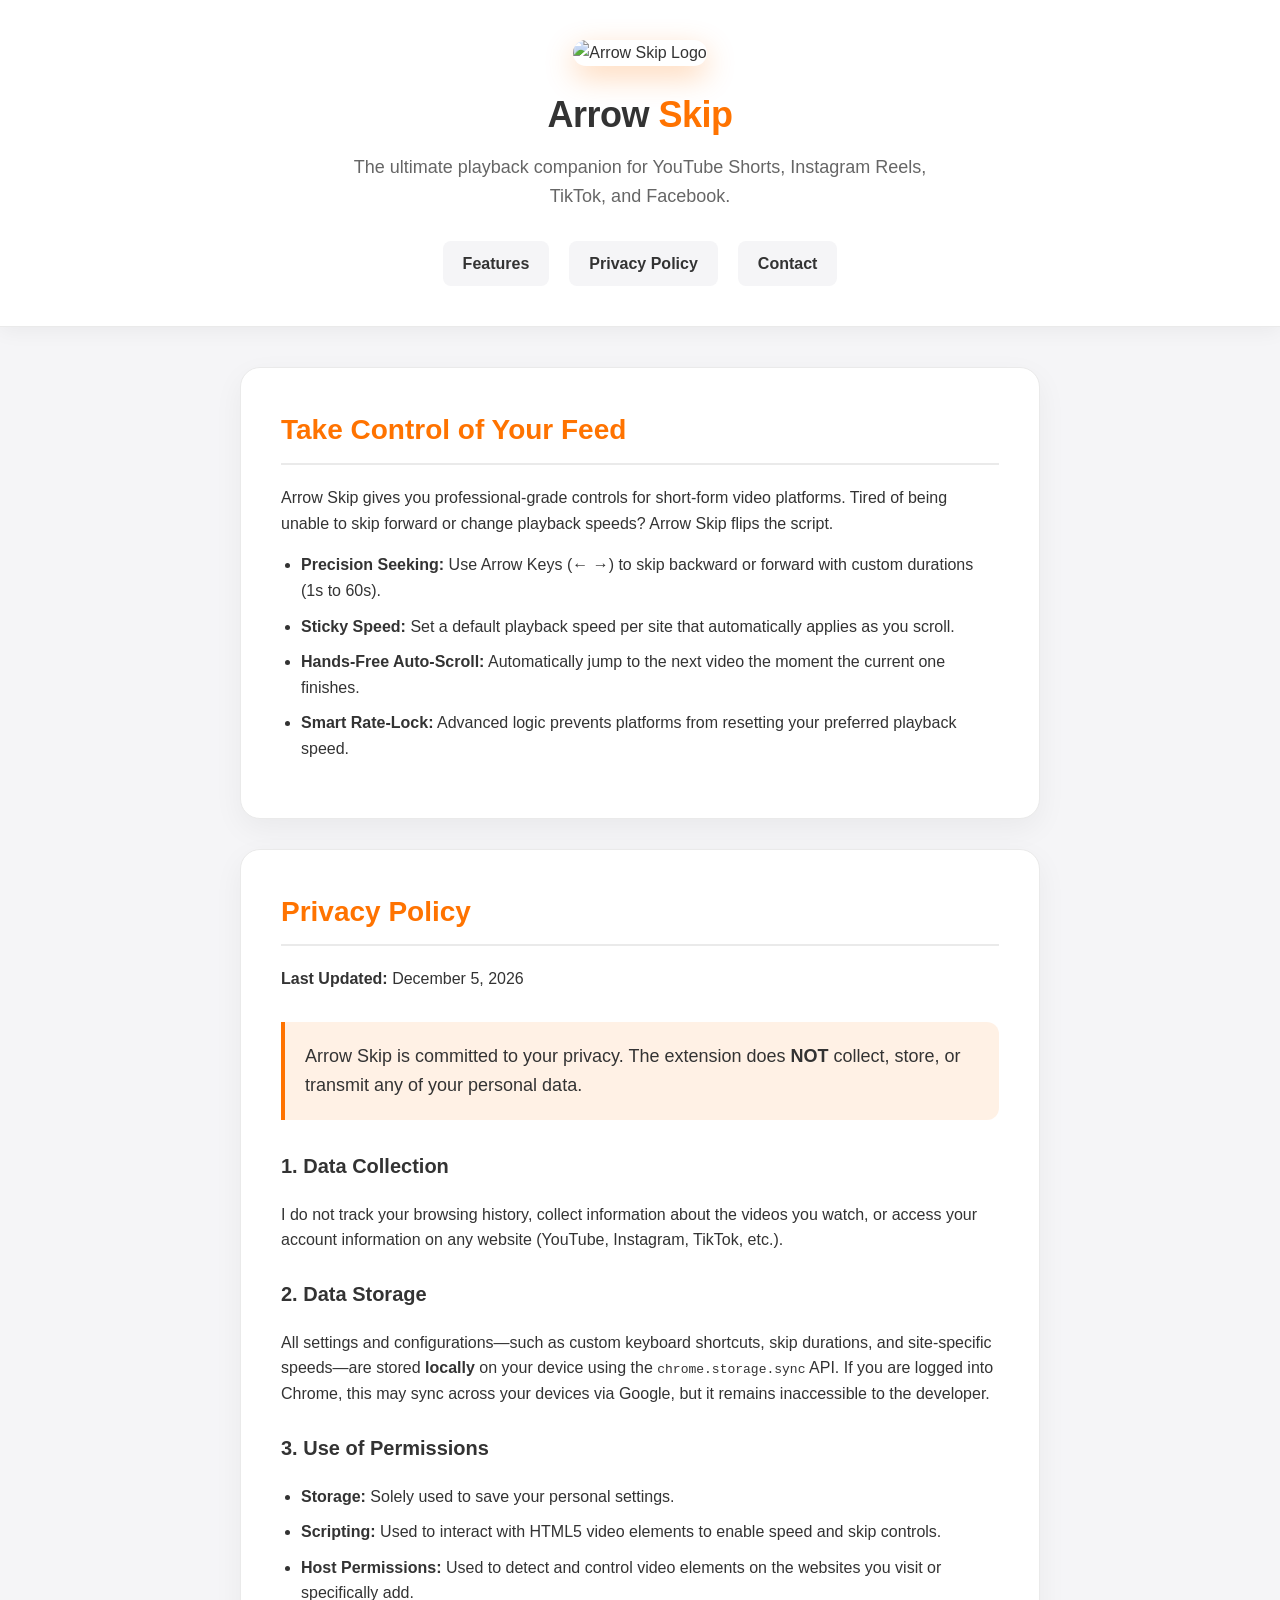
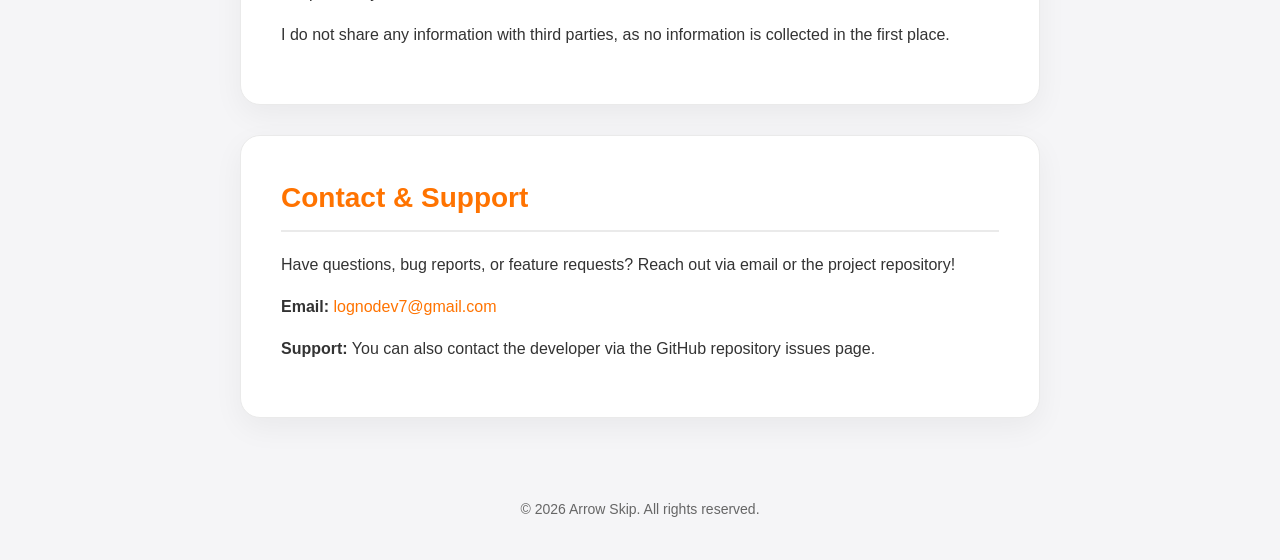
==== index.html @ 634c3ca0 "Add files via upload" ====
<!DOCTYPE html>
<html lang="en">
<head>
    <meta charset="UTF-8">
    <meta name="viewport" content="width=device-width, initial-scale=1.0">
    <title>Arrow Skip - Privacy Policy</title>

    <link rel="icon" type="image/png" href="images/icon128.png">

    <style>
        :root {
            --bg-color: #f5f5f7;
            --text-color: #333333;
            --text-muted: #666666;
            --card-bg: #ffffff;
            --accent-color: #ff7300;
            --accent-hover: #e66800;
            --border-color: #eaeaea;
        }

        @media (prefers-color-scheme: dark) {
            :root {
                --bg-color: #1e1e1e;
                --text-color: #e0e0e0;
                --text-muted: #999999;
                --card-bg: #2c2c2e;
                --border-color: #3a3a3c;
            }
        }

        body {
            font-family: -apple-system, BlinkMacSystemFont, 'Segoe UI', Roboto, Helvetica, Arial, sans-serif;
            margin: 0;
            padding: 0;
            background-color: var(--bg-color);
            color: var(--text-color);
            line-height: 1.6;
        }

        header {
            background: var(--card-bg);
            padding: 40px 20px;
            text-align: center;
            border-bottom: 1px solid var(--border-color);
            box-shadow: 0 4px 20px rgba(0, 0, 0, 0.05);
        }

        .logo-container {
            margin-bottom: 20px;
        }

        .logo-container img {
            width: 128px;
            height: 128px;
            border-radius: 24px;
            box-shadow: 0 10px 30px rgba(255, 115, 0, 0.3);
            transition: transform 0.3s ease;
        }

        .logo-container img:hover {
            transform: scale(1.05) translateY(-5px);
        }

        h1 {
            margin: 0;
            font-size: 36px;
            font-weight: 800;
            letter-spacing: -0.5px;
        }

        h1 span {
            color: var(--accent-color);
        }

        p.subtitle {
            font-size: 18px;
            color: var(--text-muted);
            margin-top: 10px;
            max-width: 600px;
            margin-left: auto;
            margin-right: auto;
        }

        nav {
            margin-top: 30px;
            display: flex;
            justify-content: center;
            gap: 20px;
        }

        nav a {
            color: var(--text-color);
            text-decoration: none;
            font-weight: 600;
            padding: 10px 20px;
            border-radius: 8px;
            background: var(--bg-color);
            transition: all 0.2s ease;
        }

        nav a:hover {
            background: var(--accent-color);
            color: white;
            box-shadow: 0 4px 12px rgba(255, 115, 0, 0.3);
        }

        .container {
            max-width: 800px;
            margin: 40px auto;
            padding: 0 20px;
        }

        section {
            background: var(--card-bg);
            padding: 40px;
            border-radius: 20px;
            margin-bottom: 30px;
            box-shadow: 0 10px 30px rgba(0, 0, 0, 0.05);
            border: 1px solid var(--border-color);
        }

        h2 {
            margin-top: 0;
            color: var(--accent-color);
            font-size: 28px;
            border-bottom: 2px solid var(--border-color);
            padding-bottom: 10px;
            margin-bottom: 20px;
        }

        h3 {
            color: var(--text-color);
            font-size: 20px;
            margin-top: 25px;
        }

        p {
            margin-bottom: 16px;
        }

        .highlight-box {
            background: rgba(255, 115, 0, 0.1);
            border-left: 4px solid var(--accent-color);
            padding: 20px;
            border-radius: 0 12px 12px 0;
            margin: 30px 0;
            font-size: 18px;
            font-weight: 500;
        }

        ul {
            padding-left: 20px;
        }

        li {
            margin-bottom: 10px;
        }

        footer {
            text-align: center;
            padding: 40px 20px;
            color: var(--text-muted);
            font-size: 14px;
        }
    </style>
</head>
<body>

    <header>
        <div class="logo-container">
            <img src="images/icon128.png" alt="Arrow Skip Logo">
        </div>
        <h1>Arrow <span>Skip</span></h1>
        <p class="subtitle">The ultimate playback companion for YouTube Shorts, Instagram Reels, TikTok, and Facebook.</p>
        <nav>
            <a href="#about">Features</a>
            <a href="#privacy">Privacy Policy</a>
            <a href="#contact">Contact</a>
        </nav>
    </header>

    <div class="container">
        
        <section id="about">
            <h2>Take Control of Your Feed</h2>
            <p>Arrow Skip gives you professional-grade controls for short-form video platforms. Tired of being unable to skip forward or change playback speeds? Arrow Skip flips the script.</p>
            
            <ul>
                <li><strong>Precision Seeking:</strong> Use Arrow Keys (← →) to skip backward or forward with custom durations (1s to 60s).</li>
                <li><strong>Sticky Speed:</strong> Set a default playback speed per site that automatically applies as you scroll.</li>
                <li><strong>Hands-Free Auto-Scroll:</strong> Automatically jump to the next video the moment the current one finishes.</li>
                <li><strong>Smart Rate-Lock:</strong> Advanced logic prevents platforms from resetting your preferred playback speed.</li>
            </ul>
        </section>

        <section id="privacy">
            <h2>Privacy Policy</h2>
            <p><strong>Last Updated:</strong> <span id="current-date">April 30, 2026</span></p>
            
            <div class="highlight-box">
                Arrow Skip is committed to your privacy. The extension does <strong>NOT</strong> collect, store, or transmit any of your personal data.
            </div>

            <h3>1. Data Collection</h3>
            <p>I do not track your browsing history, collect information about the videos you watch, or access your account information on any website (YouTube, Instagram, TikTok, etc.).</p>
            
            <h3>2. Data Storage</h3>
            <p>All settings and configurations—such as custom keyboard shortcuts, skip durations, and site-specific speeds—are stored <strong>locally</strong> on your device using the <code>chrome.storage.sync</code> API. If you are logged into Chrome, this may sync across your devices via Google, but it remains inaccessible to the developer.</p>

            <h3>3. Use of Permissions</h3>
            <ul>
                <li><strong>Storage:</strong> Solely used to save your personal settings.</li>
                <li><strong>Scripting:</strong> Used to interact with HTML5 video elements to enable speed and skip controls.</li>
                <li><strong>Host Permissions:</strong> Used to detect and control video elements on the websites you visit or specifically add.</li>
            </ul>

            <p>I do not share any information with third parties, as no information is collected in the first place.</p>
        </section>

        <section id="contact">
            <h2>Contact & Support</h2>
            <p>Have questions, bug reports, or feature requests? Reach out via email or the project repository!</p>
            <p><strong>Email:</strong> <a href="mailto:lognodev7@gmail.com" style="color: var(--accent-color); text-decoration: none;">lognodev7@gmail.com</a></p>
            <p><strong>Support:</strong> You can also contact the developer via the GitHub repository issues page.</p>
        </section>

    </div>

    <footer>
        &copy; 2026 Arrow Skip. All rights reserved.
    </footer>

    <script>
        // Auto-fill the current date for the privacy policy
        const dateOptions = { year: 'numeric', month: 'long', day: 'numeric' };
        document.getElementById('current-date').textContent = new Date().toLocaleDateString('en-US', dateOptions);
    </script>
</body>
</html>
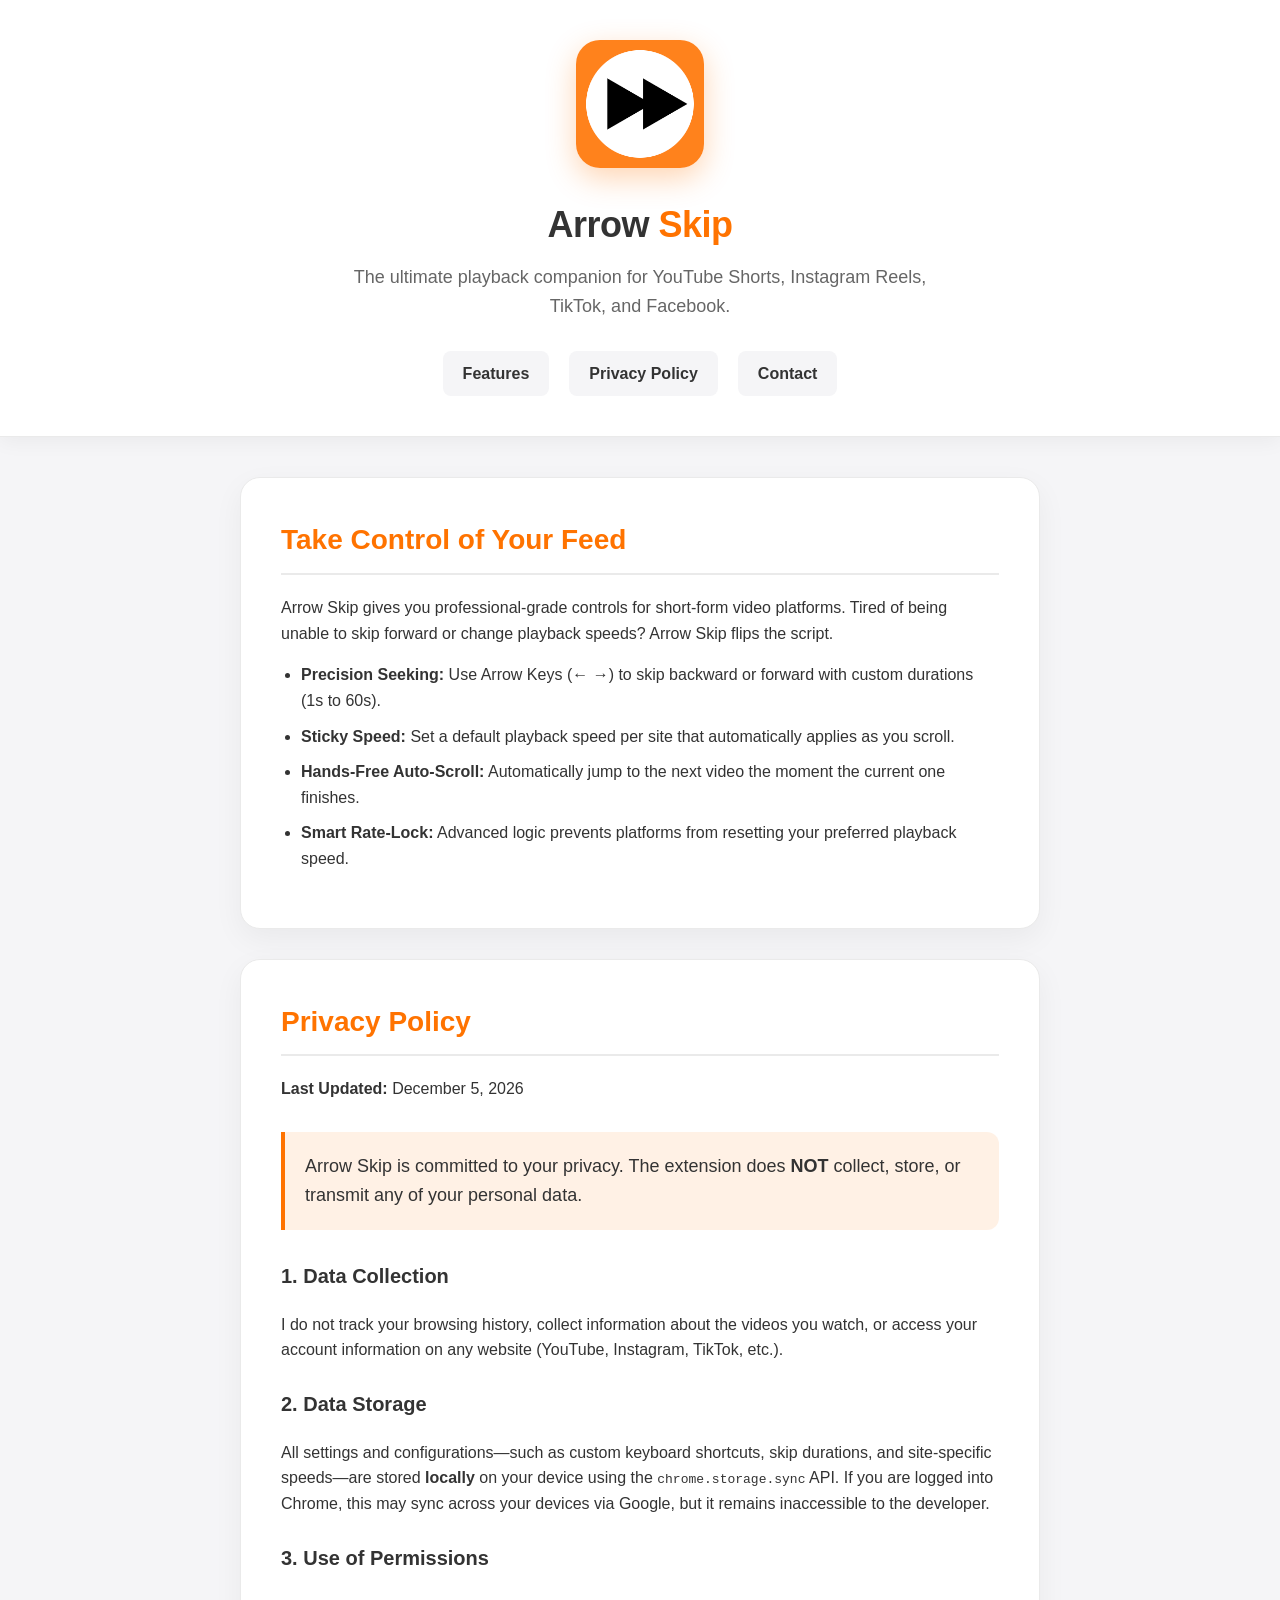
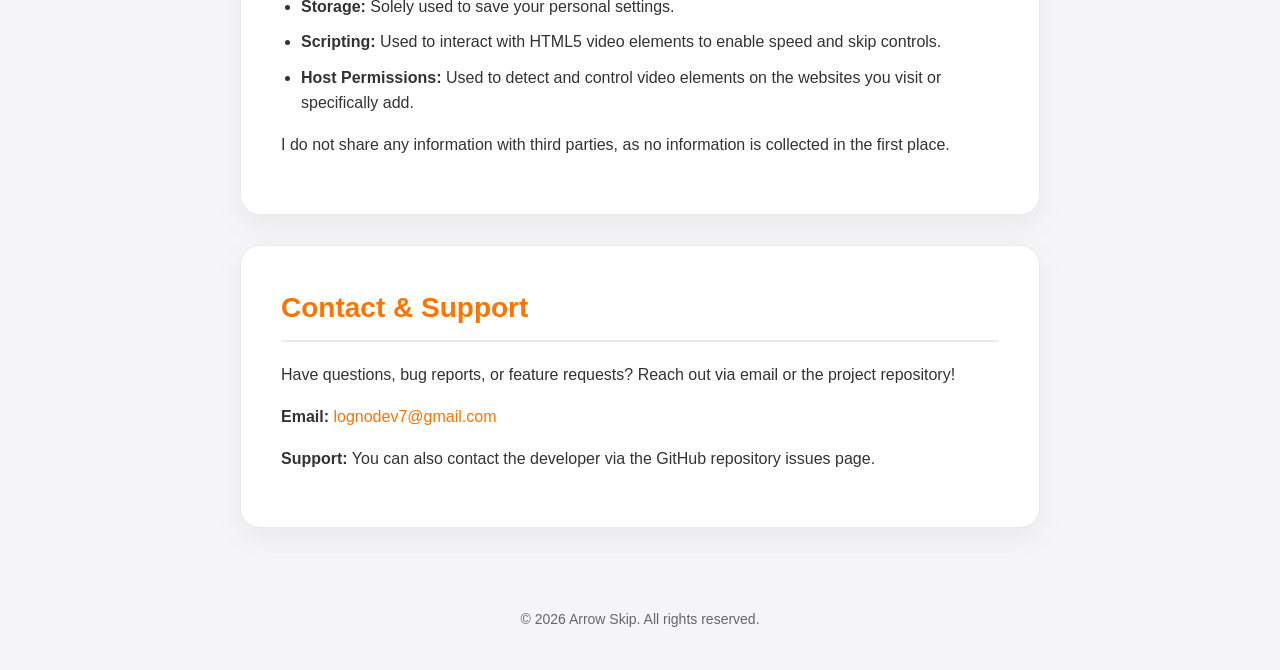
==== commit 4141abd8: "Update index.html" ====
--- a/index.html
+++ b/index.html
@@ -5,7 +5,7 @@
     <meta name="viewport" content="width=device-width, initial-scale=1.0">
     <title>Arrow Skip - Privacy Policy</title>
 
-    <link rel="icon" type="image/png" href="images/icon128.png">
+    <link rel="icon" type="icon.png" href="icon.png">
 
     <style>
         :root {
@@ -168,7 +168,7 @@
 
     <header>
         <div class="logo-container">
-            <img src="images/icon128.png" alt="Arrow Skip Logo">
+            <img src="icon.png" alt="Arrow Skip Logo">
         </div>
         <h1>Arrow <span>Skip</span></h1>
         <p class="subtitle">The ultimate playback companion for YouTube Shorts, Instagram Reels, TikTok, and Facebook.</p>
@@ -236,4 +236,4 @@
         document.getElementById('current-date').textContent = new Date().toLocaleDateString('en-US', dateOptions);
     </script>
 </body>
-</html>+</html>
